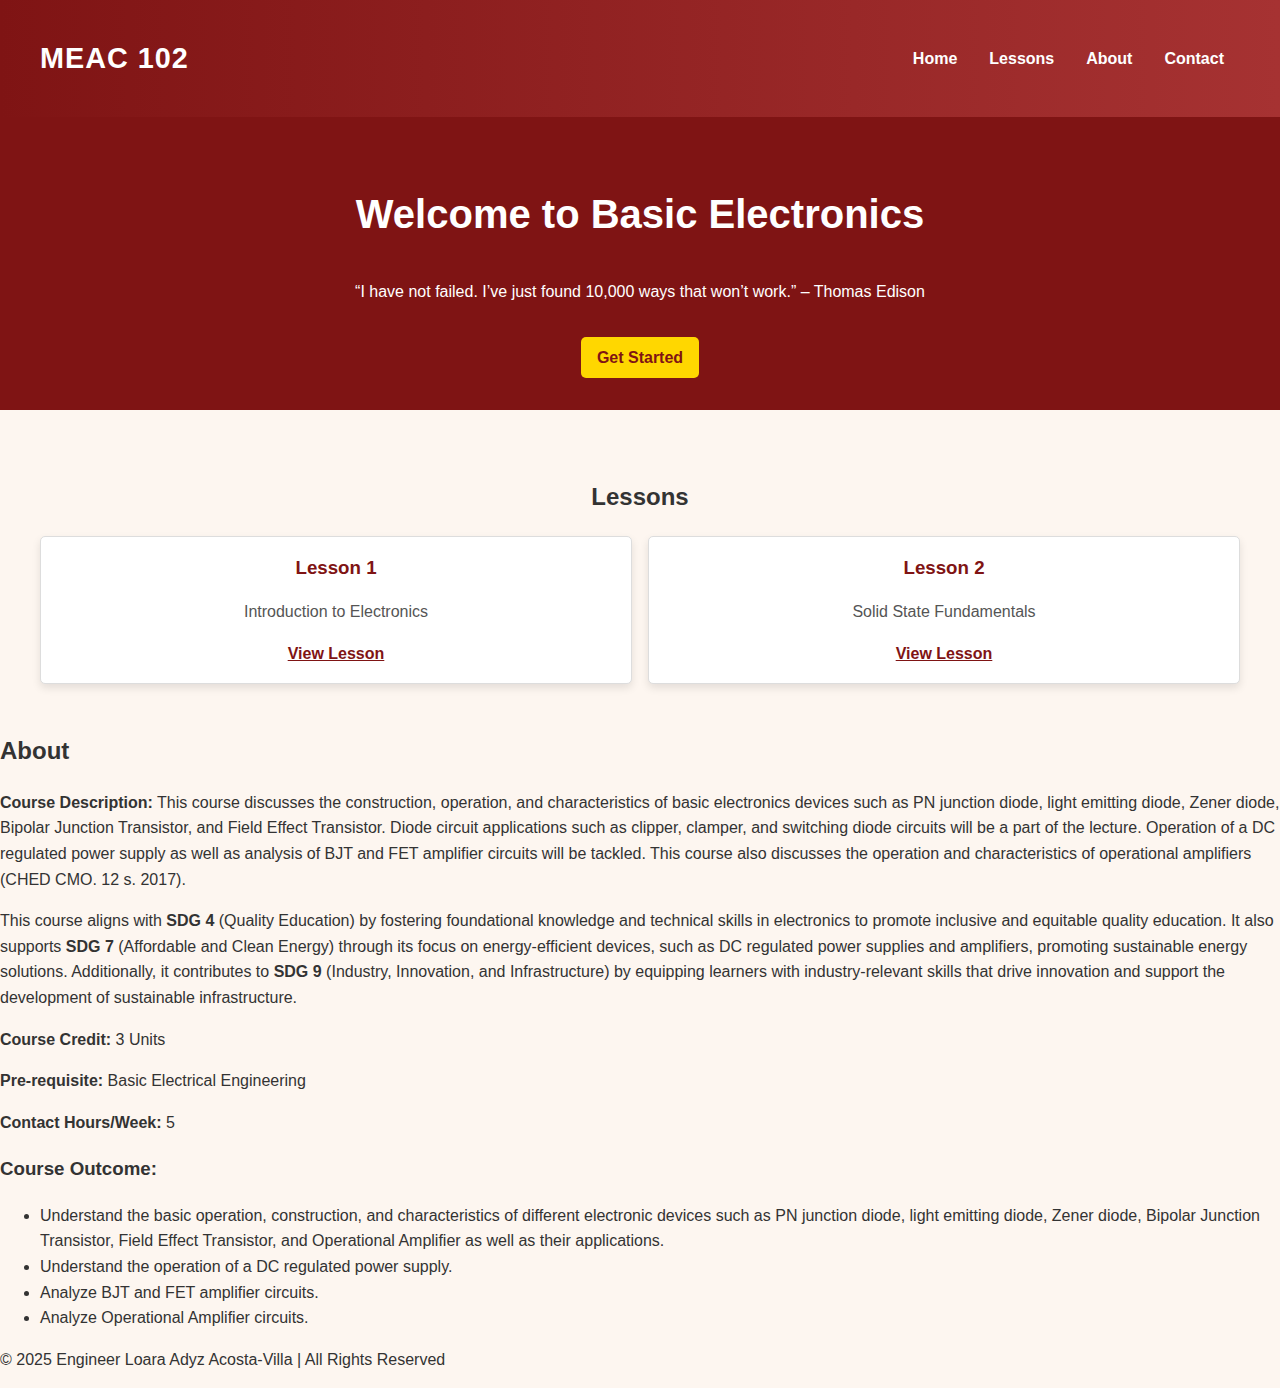
==== index.html @ 6d981beb "version 1 for lesson 1 and 2" ====
<!DOCTYPE html>
<html lang="en">
<head>
    <meta charset="UTF-8">
    <meta name="viewport" content="width=device-width, initial-scale=1.0">
    <title>Lesson Materials</title>
    <link rel="stylesheet" href="styles.css">
</head>
<body>
    <header class="header">
        <nav class="navbar">
            <h1 class="logo">MEAC 102</h1>
            <ul class="nav-links">
                <li><a href="#home">Home</a></li>
                <li><a href="#lessons">Lessons</a></li>
                <li><a href="#about">About</a></li>
                <li><a href="#contact">Contact</a></li>
            </ul>
        </nav>
    </header>

    <section id="home" class="hero">
        <div class="hero-content">
            <h2>Welcome to Basic Electronics</h2>
            <p>“I have not failed. I’ve just found 10,000 ways that won’t work.” – Thomas Edison</p>
            <a href="#lessons" class="cta">Get Started</a>
        </div>
    </section>

    <section id="lessons" class="lessons">
        <h2>Lessons</h2>
        <div class="lesson-grid">
            <div class="lesson-card">
                <h3>Lesson 1</h3>
                <p>Introduction to Electronics</p>
                <a href="lesson1.html" class="lesson-link">View Lesson</a>
            </div>
            <div class="lesson-card">
                <h3>Lesson 2</h3>
                <p>Solid State Fundamentals</p>
                <a href="lesson2.html" class="lesson-link">View Lesson</a>
            </div>
            <!-- Add more lessons as needed -->
        </div>
    </section>

    <section id="about" class="about">
        <h2>About</h2>
        <p><strong>Course Description:</strong> This course discusses the construction, operation, and characteristics of basic electronics devices such as PN junction diode, light emitting diode, Zener diode, Bipolar Junction Transistor, and Field Effect Transistor. Diode circuit applications such as clipper, clamper, and switching diode circuits will be a part of the lecture. Operation of a DC regulated power supply as well as analysis of BJT and FET amplifier circuits will be tackled. This course also discusses the operation and characteristics of operational amplifiers (CHED CMO. 12 s. 2017).</p>
        <p>This course aligns with <strong>SDG 4</strong> (Quality Education) by fostering foundational knowledge and technical skills in electronics to promote inclusive and equitable quality education. It also supports <strong>SDG 7</strong> (Affordable and Clean Energy) through its focus on energy-efficient devices, such as DC regulated power supplies and amplifiers, promoting sustainable energy solutions. Additionally, it contributes to <strong>SDG 9</strong> (Industry, Innovation, and Infrastructure) by equipping learners with industry-relevant skills that drive innovation and support the development of sustainable infrastructure.</p>
        <p><strong>Course Credit:</strong> 3 Units</p>
        <p><strong>Pre-requisite:</strong> Basic Electrical Engineering</p>
        <p><strong>Contact Hours/Week:</strong> 5</p>
        <h3>Course Outcome:</h3>
        <ul>
            <li>Understand the basic operation, construction, and characteristics of different electronic devices such as PN junction diode, light emitting diode, Zener diode, Bipolar Junction Transistor, Field Effect Transistor, and Operational Amplifier as well as their applications.</li>
            <li>Understand the operation of a DC regulated power supply.</li>
            <li>Analyze BJT and FET amplifier circuits.</li>
            <li>Analyze Operational Amplifier circuits.</li>
        </ul>
    </section>

    <footer class="footer">
        <p>&copy; 2025 Engineer Loara Adyz Acosta-Villa | All Rights Reserved</p>
    </footer>
</body>
</html>
---- styles.css ----
/* General Styles */
body {
    margin: 0;
    font-family: 'Trebuchet MS', Arial, sans-serif;
    line-height: 1.6;
    color: #333;
    background-color: #fdf6f0; /* Soft beige background for contrast */
}

.header {
    background: linear-gradient(90deg, #7f1414, #a63232); /* Maroon gradient */
    color: #fff;
    padding: 1rem 0;
    text-align: center;
    box-shadow: 0 4px 6px rgba(0, 0, 0, 0.1);
}

.navbar {
    display: flex;
    justify-content: space-between;
    align-items: center;
    max-width: 1200px;
    margin: 0 auto;
    padding: 0 1rem;
}

.logo {
    font-size: 1.8rem;
    font-weight: bold;
    letter-spacing: 1px;
}

.nav-links {
    list-style: none;
    padding: 0;
    display: flex;
}

.nav-links li {
    margin: 0 1rem;
}

.nav-links a {
    color: #fff;
    text-decoration: none;
    font-weight: bold;
    transition: color 0.3s;
}

.nav-links a:hover {
    color: #ffd700; /* Gold for hover effect */
}

.hero, .objective {
    background: #7f1414;
    color: #fff;
    text-align: center;
    padding: 2rem;
    position: relative;
    overflow: hidden;
}

.hero::before, .objective::before {
    content: '';
    position: absolute;
    top: 0;
    left: 0;
    width: 100%;
    height: 100%;
    background: url('circuit-pattern.png') repeat; /* Use a subtle circuit background */
    opacity: 0.1;
    z-index: 0;
}

.hero h2 {
    font-size: 2.5rem;
    z-index: 1;
    position: relative;
    font-weight: bold;
}

.hero .cta {
    background: #ffd700;
    color: #7f1414;
    padding: 0.5rem 1rem;
    text-decoration: none;
    margin-top: 1rem;
    display: inline-block;
    border-radius: 5px;
    font-weight: bold;
    transition: background 0.3s;
    z-index: 1;
    position: relative;
}

.hero .cta:hover {
    background: #d4af37; /* Deeper gold on hover */
}

.lessons {
    max-width: 1200px;
    margin: 2rem auto;
    padding: 1rem;
    text-align: center;
}

.lesson-grid {
    display: grid;
    grid-template-columns: repeat(auto-fit, minmax(300px, 1fr));
    gap: 1rem;
}

.lesson-card {
    background: #fff;
    padding: 1rem;
    border: 1px solid #ddd;
    border-radius: 5px;
    box-shadow: 0 4px 8px rgba(0, 0, 0, 0.1);
    transition: transform 0.3s, box-shadow 0.3s;
}

.lesson-card:hover {
    transform: scale(1.05);
    box-shadow: 0 6px 12px rgba(0, 0, 0, 0.2);
}

.lesson-card h3 {
    margin: 0;
    color: #7f1414;
    font-weight: bold;
}

.lesson-card p {
    color: #555;
}

.lesson-link {
    color: #7f1414;
    font-weight: bold;
    text-decoration: underline;
}

.lesson-link:hover {
    color: #a63232;
}

.energy-band-theory h2, .lesson-properties h2, .introduction h2 {
    text-align: center;
    margin-bottom: 20px;
    color: #7f1414;
    font-weight: bold;
}

.comparison-container, .band-comparison-container {
    display: flex;
    justify-content: space-between;
    gap: 20px;
}

.material-category, .band-category {
    flex: 1;
    background: #fff;
    padding: 20px;
    border: 1px solid #ddd;
    border-radius: 8px;
    box-shadow: 0 2px 4px rgba(0, 0, 0, 0.1);
    position: relative;
}

.material-category::before, .band-category::before {
    content: '';
    position: absolute;
    top: 0;
    left: 0;
    width: 100%;
    height: 100%;
    background: url('circuit-lines.png') repeat; /* Circuit pattern */
    opacity: 0.05;
    z-index: 0;
}

.material-category h3, .band-category h3 {
    text-align: center;
    color: #a63232;
    margin-bottom: 10px;
    font-weight: bold;
    z-index: 1;
    position: relative;
}

.material-category p, .band-category p {
    margin: 8px 0;
    line-height: 1.6;
    z-index: 1;
    position: relative;
}

.diagram-container img {
    max-width: 70%;
    height: auto;
    border-radius: 8px;
    box-shadow: 0 4px 8px rgba(0, 0, 0, 0.2);
    border: 2px solid #7f1414; /* Maroon border for emphasis */
}

.image-gallery {
    display: flex;
    justify-content: space-between;
    align-items: flex-start;
    gap: 20px;
    flex-wrap: wrap; /* Ensures wrapping on smaller screens */
    margin: 20px 0;
}

.image-gallery figure {
    flex: 1;
    max-width: 45%; /* Limits each image block to 45% of the container */
    text-align: center;
    background-color: #fff;
    border: 1px solid #ddd;
    border-radius: 8px;
    padding: 10px;
    box-shadow: 0 4px 8px rgba(0, 0, 0, 0.1);
    transition: transform 0.3s, box-shadow 0.3s;
}

.image-gallery figure:hover {
    transform: scale(1.05);
    box-shadow: 0 6px 12px rgba(0, 0, 0, 0.2);
}

.image-gallery img {
    max-width: 100%;
    height: auto;
    border-radius: 5px;
    box-shadow: 0 2px 4px rgba(0, 0, 0, 0.1);
}

.image-gallery figcaption {
    font-size: 0.9em;
    color: #555;
    margin-top: 10px;
    line-height: 1.4;
}

.image-gallery p {
    text-align: justify;
    margin: 20px 0;
    color: #333;
    line-height: 1.6;
}

/* Responsive Design for Smaller Screens */
@media (max-width: 768px) {
    .image-gallery {
        flex-direction: column;
        align-items: center;
    }

    .image-gallery figure {
        max-width: 90%; /* Allows full width for smaller screens */
    }
}
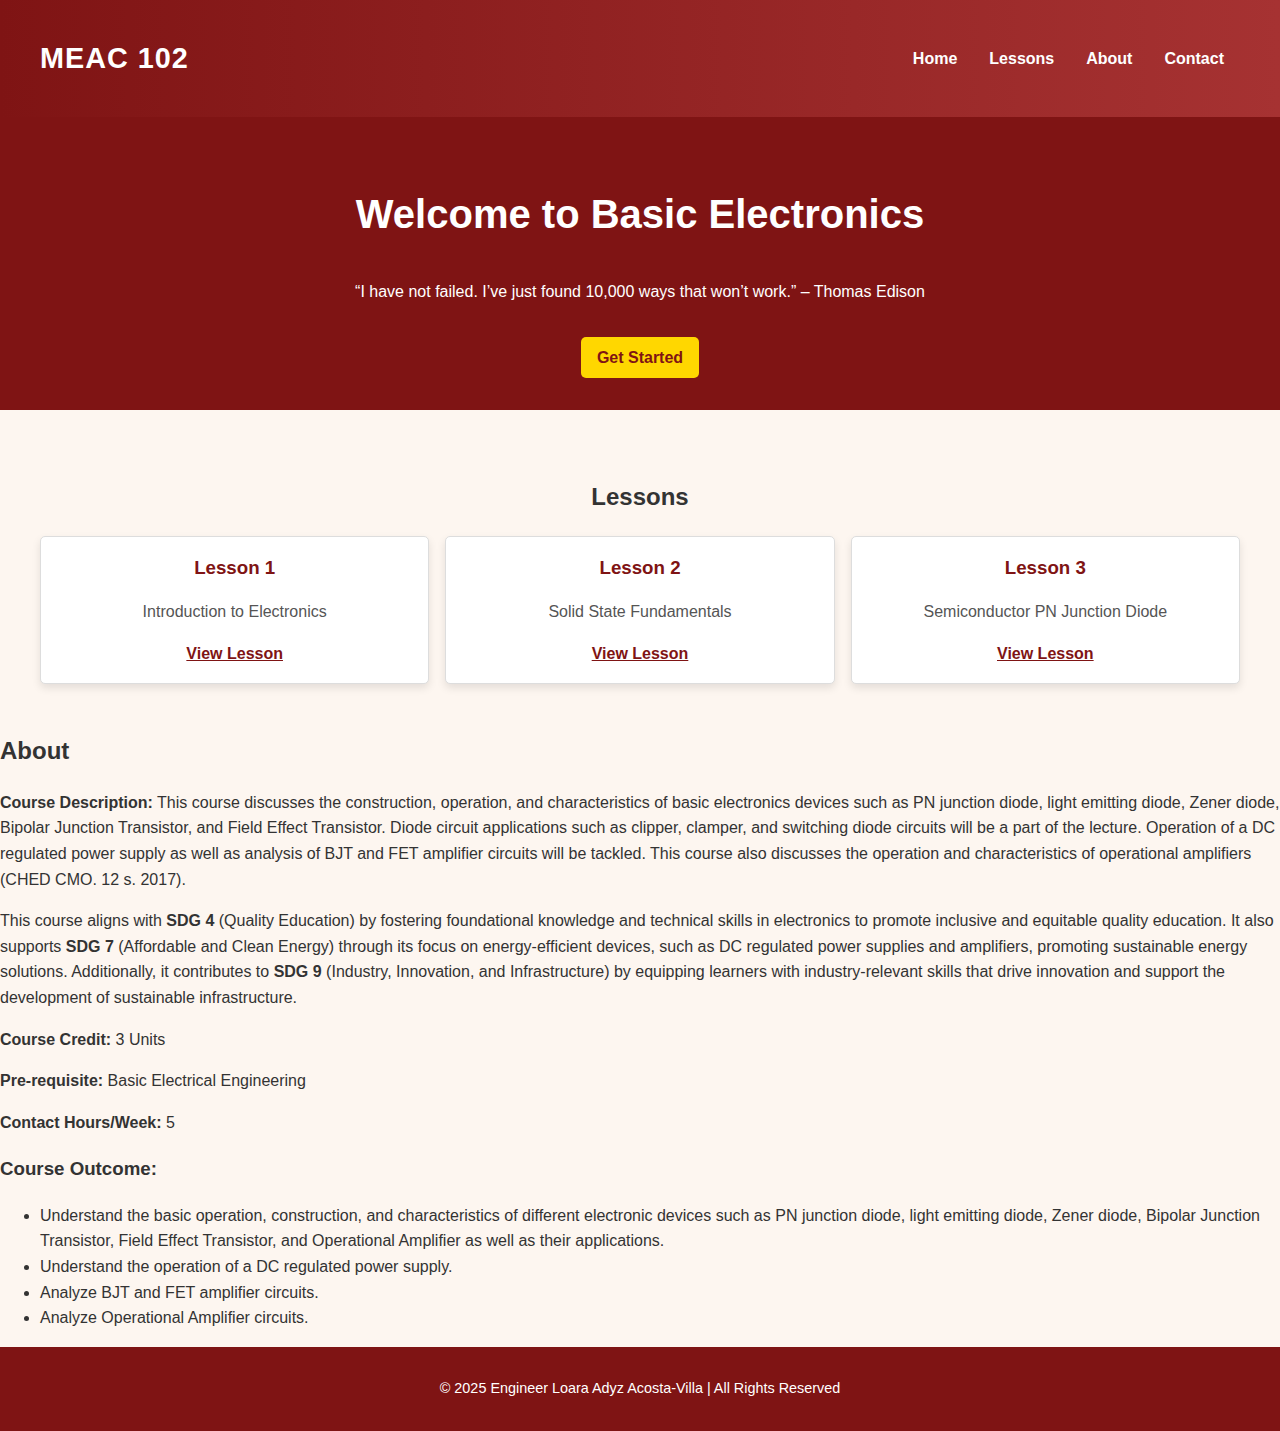
==== commit 598ae3e2: "Lesson 3 added" ====
--- a/index.html
+++ b/index.html
@@ -40,6 +40,13 @@
                 <p>Solid State Fundamentals</p>
                 <a href="lesson2.html" class="lesson-link">View Lesson</a>
             </div>
+            <div class="lesson-card">
+                <h3>Lesson 3</h3>
+                <p>Semiconductor PN Junction Diode</p>
+                <a href="lesson3.html" class="lesson-link">View Lesson</a>
+            </div>
+
+        </div>
             <!-- Add more lessons as needed -->
         </div>
     </section>
@@ -60,8 +67,17 @@
         </ul>
     </section>
 
+    <!-- Lightbox HTML -->
+    <div id="lightbox" class="lightbox">
+        <span class="close">&times;</span>
+        <img id="lightbox-img" src="" alt="Enlarged Image">
+    </div>
+
     <footer class="footer">
         <p>&copy; 2025 Engineer Loara Adyz Acosta-Villa | All Rights Reserved</p>
     </footer>
+
+    <!-- Link to External JavaScript -->
+    <script src="lightbox.js"></script>
 </body>
 </html>
--- a/styles.css
+++ b/styles.css
@@ -97,6 +97,31 @@
     background: #d4af37; /* Deeper gold on hover */
 }
 
+.objective {
+    background: #fdf6f0; /* Matches the body background */
+    border: 2px solid #7f1414; /* Consistent maroon border */
+    padding: 1.5rem;
+    border-radius: 8px;
+    box-shadow: 0 4px 6px rgba(0, 0, 0, 0.1);
+    margin-bottom: 2rem;
+}
+
+.objective h2 {
+    font-size: 1.8rem;
+    color: #7f1414; /* Maroon for headings */
+    margin-bottom: 1rem;
+}
+
+.objective p, .objective ul {
+    color: #333;
+    line-height: 1.6;
+}
+
+.objective ul {
+    list-style: disc inside;
+    padding-left: 1rem;
+}
+
 .lessons {
     max-width: 1200px;
     margin: 2rem auto;
@@ -144,11 +169,26 @@
     color: #a63232;
 }
 
-.energy-band-theory h2, .lesson-properties h2, .introduction h2 {
-    text-align: center;
-    margin-bottom: 20px;
-    color: #7f1414;
-    font-weight: bold;
+.lesson-section {
+    background: #fff;
+    padding: 2rem;
+    margin: 2rem 0;
+    border: 1px solid #ddd;
+    border-radius: 8px;
+    box-shadow: 0 2px 4px rgba(0, 0, 0, 0.1);
+}
+
+.lesson-section h2 {
+    color: #7f1414;
+    font-size: 2rem;
+    margin-bottom: 1rem;
+    text-align: center;
+}
+
+.lesson-section p {
+    color: #555;
+    line-height: 1.8;
+    margin-bottom: 1rem;
 }
 
 .comparison-container, .band-comparison-container {
@@ -250,7 +290,38 @@
     line-height: 1.6;
 }
 
-/* Responsive Design for Smaller Screens */
+/* Utility Classes */
+.highlight {
+    background-color: #ffd700; /* Gold for emphasis */
+    color: #7f1414;
+    padding: 0.2rem 0.5rem;
+    border-radius: 3px;
+    font-weight: bold;
+}
+
+/* Buttons */
+.btn {
+    background-color: #7f1414;
+    color: #fff;
+    padding: 0.8rem 1.5rem;
+    border: none;
+    border-radius: 5px;
+    text-decoration: none;
+    font-weight: bold;
+    text-align: center;
+    display: inline-block;
+    transition: background-color 0.3s;
+}
+
+.btn:hover {
+    background-color: #a63232; /* Lighter maroon */
+}
+
+.btn:active {
+    background-color: #5f0f0f; /* Darker maroon */
+}
+
+/* Responsive Design */
 @media (max-width: 768px) {
     .image-gallery {
         flex-direction: column;
@@ -260,4 +331,65 @@
     .image-gallery figure {
         max-width: 90%; /* Allows full width for smaller screens */
     }
-}
+
+    .lesson-grid {
+        grid-template-columns: 1fr; /* Single column for smaller screens */
+    }
+
+    .lesson-section {
+        padding: 1rem;
+    }
+
+    .objective {
+        padding: 1rem;
+    }
+}
+
+/* Footer */
+.footer {
+    background: #7f1414;
+    color: #fff;
+    text-align: center;
+    padding: 1rem 0;
+    font-size: 0.9rem;
+}
+
+.footer a {
+    color: #ffd700;
+    text-decoration: none;
+}
+
+.footer a:hover {
+    text-decoration: underline;
+}
+
+/* Lightbox */
+.lightbox {
+    display: none; /* Hidden by default */
+    position: fixed;
+    top: 0;
+    left: 0;
+    width: 100%;
+    height: 100%;
+    background-color: rgba(0, 0, 0, 0.8); /* Dark overlay */
+    justify-content: center;
+    align-items: center;
+    z-index: 1000;
+}
+
+.lightbox img {
+    max-width: 90%;
+    max-height: 90%;
+    border-radius: 10px;
+    box-shadow: 0 8px 16px rgba(0, 0, 0, 0.3);
+}
+
+.lightbox .close {
+    position: absolute;
+    top: 20px;
+    right: 30px;
+    color: #fff;
+    font-size: 2rem;
+    font-weight: bold;
+    cursor: pointer;
+}
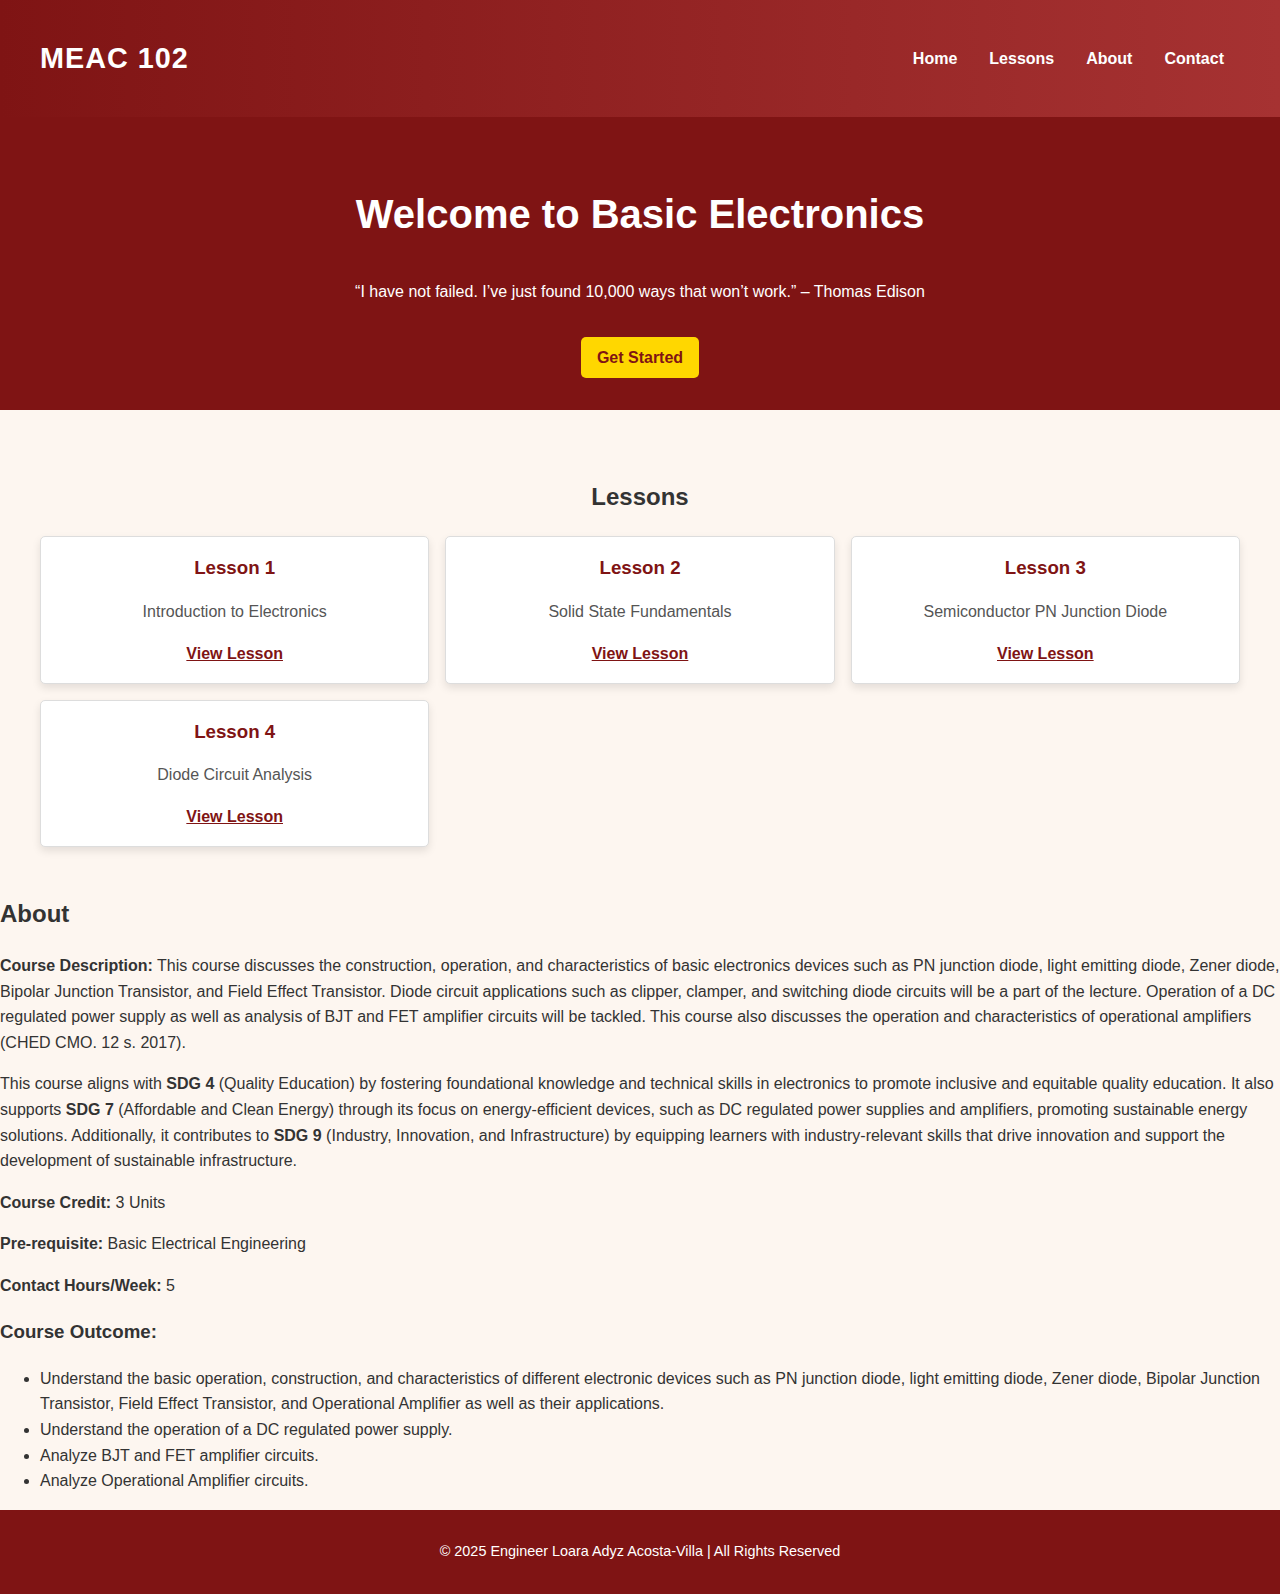
==== commit 5d6c2065: "Lesson 4 added" ====
--- a/index.html
+++ b/index.html
@@ -45,6 +45,11 @@
                 <p>Semiconductor PN Junction Diode</p>
                 <a href="lesson3.html" class="lesson-link">View Lesson</a>
             </div>
+            <div class="lesson-card">
+                <h3>Lesson 4</h3>
+                <p>Diode Circuit Analysis</p>
+                <a href="lesson4.html" class="lesson-link">View Lesson</a>
+            </div>
 
         </div>
             <!-- Add more lessons as needed -->
